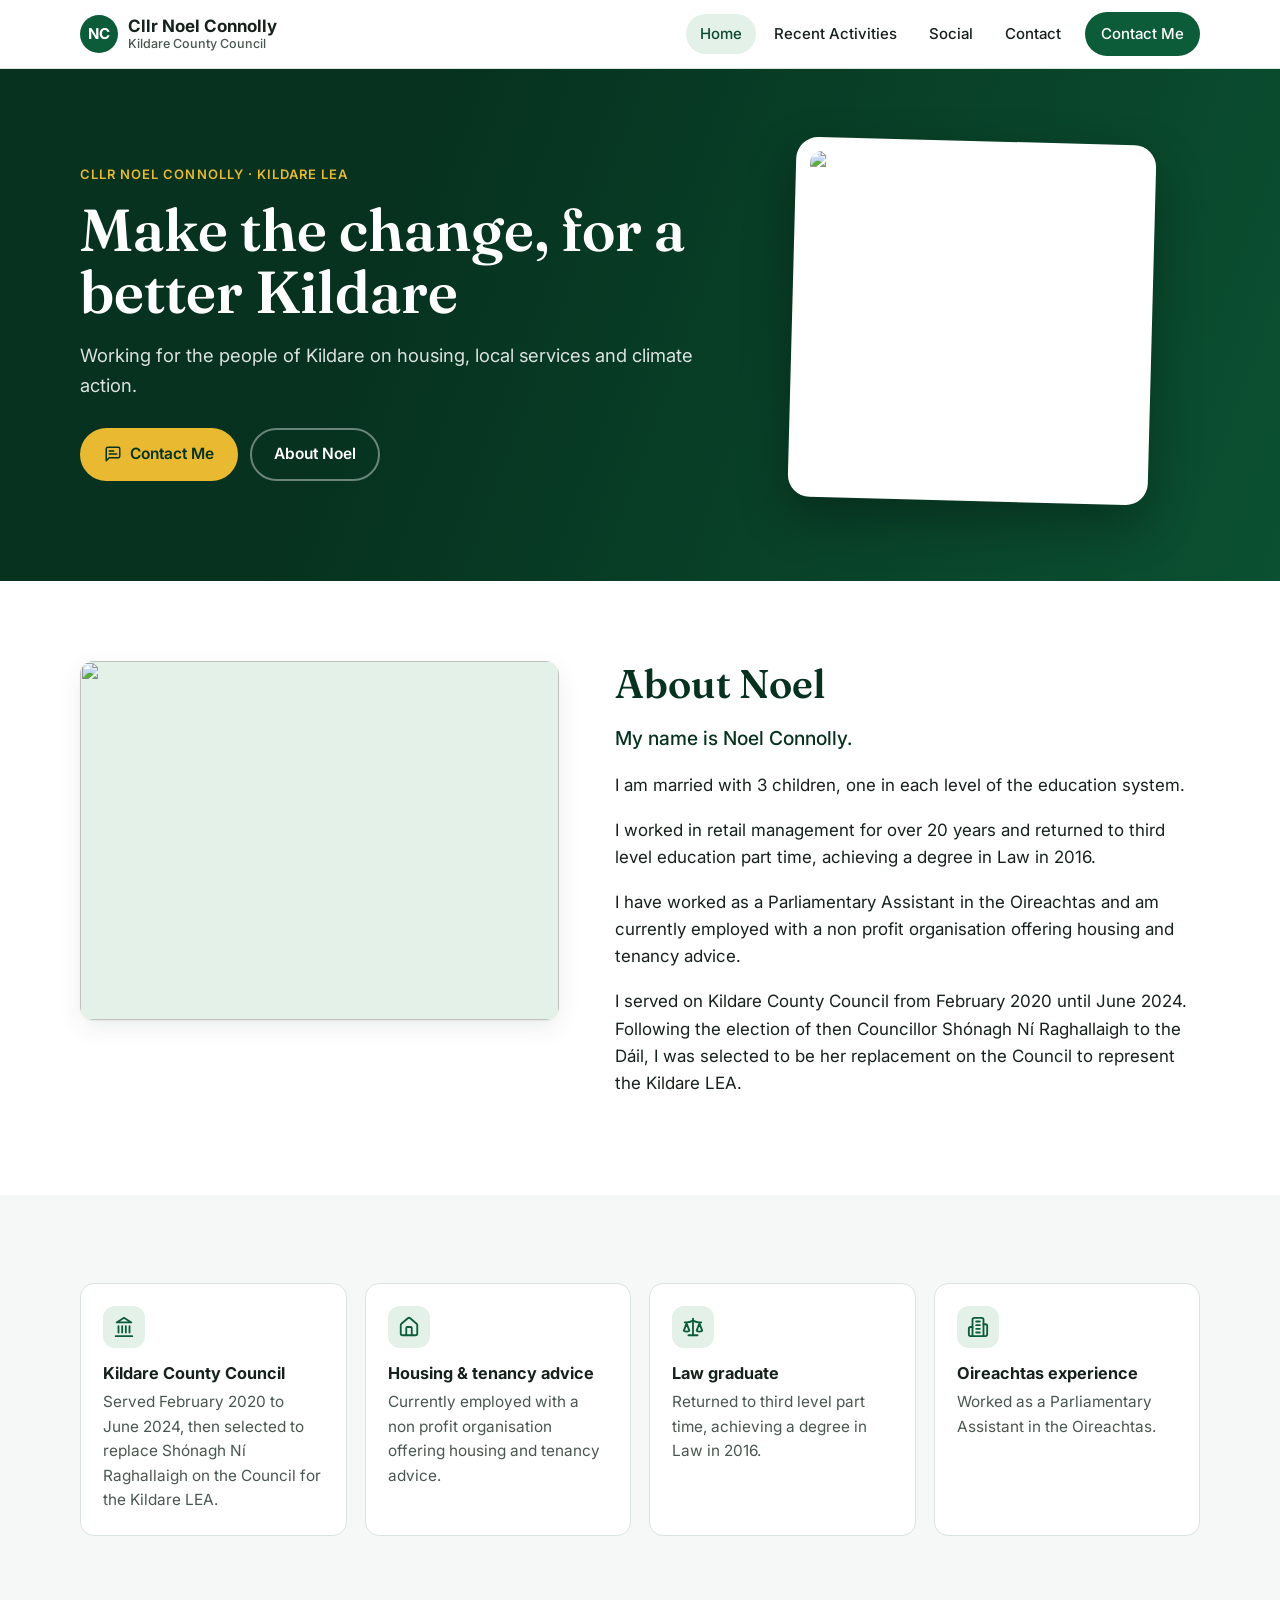
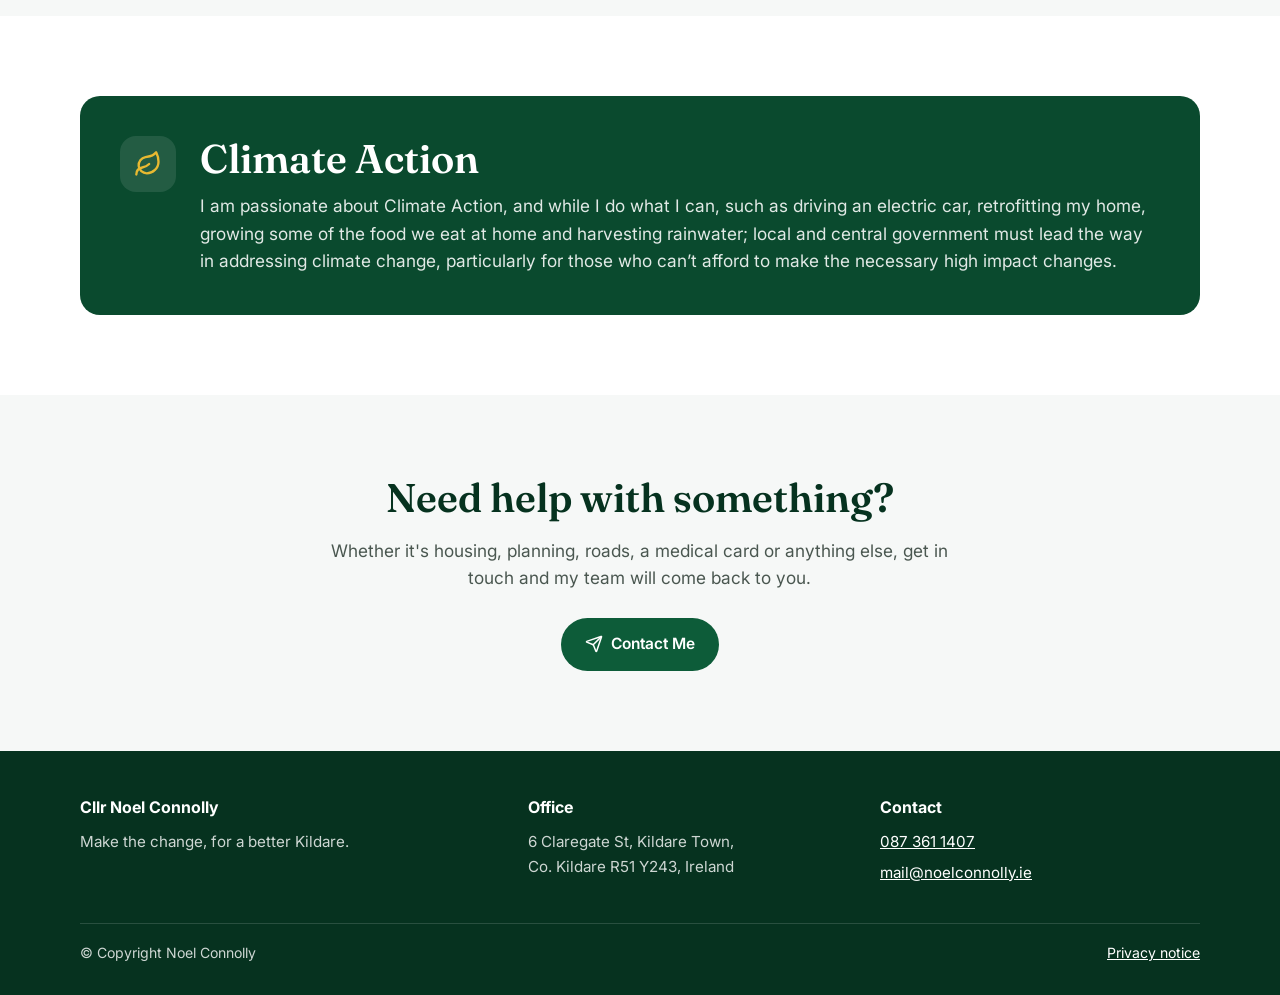
==== index.html @ 4386f2f5 "Rebuild noelconnolly.ie as a modern static site with a new contact form Same text and photos as the " ====
<!doctype html>
<html lang="en-IE">
<head>
  <meta charset="utf-8">
  <meta name="viewport" content="width=device-width, initial-scale=1">
  <title>Cllr Noel Connolly | Make the change, for a better Kildare</title>
  <meta name="description" content="Cllr Noel Connolly, Kildare County Council, Kildare LEA. Make the change, for a better Kildare.">
  <meta property="og:title" content="Cllr Noel Connolly">
  <meta property="og:description" content="Make the change, for a better Kildare.">
  <meta property="og:type" content="website">
  <link rel="icon" href="assets/img/favicon.svg" type="image/svg+xml">
  <link rel="preconnect" href="https://fonts.googleapis.com">
  <link rel="preconnect" href="https://fonts.gstatic.com" crossorigin>
  <link href="https://fonts.googleapis.com/css2?family=Fraunces:opsz,wght@9..144,600&family=Inter:wght@400;500;600;700&display=swap" rel="stylesheet">
  <link rel="stylesheet" href="assets/css/style.css">
</head>
<body>
  <a class="skip" href="#main">Skip to content</a>

  <header class="site-header">
    <div class="wrap">
      <a class="brand" href="index.html" aria-label="Cllr Noel Connolly, home">
        <span class="brand-mark" aria-hidden="true">NC</span>
        <span class="brand-text">Cllr Noel Connolly<small>Kildare County Council</small></span>
      </a>
      <button class="menu-toggle" type="button" aria-expanded="false" aria-controls="site-nav" aria-label="Menu"><i data-lucide="menu"></i></button>
      <nav class="nav" id="site-nav" aria-label="Main">
        <a href="index.html" aria-current="page">Home</a>
        <a href="activities.html">Recent Activities</a>
        <a href="social.html">Social</a>
        <a href="contact.html">Contact</a>
        <a class="btn btn-primary btn-sm" href="contact.html#form">Contact Me</a>
      </nav>
    </div>
  </header>

  <main id="main">
    <section class="hero">
      <div class="hero-bg" style="background-image:url('https://assets.yolacdn.net/template_assets/maddux/resources/maddux_img_23.jpg?timestamp=1517838856028')" aria-hidden="true"></div>
      <div class="wrap">
        <div>
          <span class="eyebrow">Cllr Noel Connolly · Kildare LEA</span>
          <h1>Make the change, for a better Kildare</h1>
          <p class="lead">Working for the people of Kildare on housing, local services and climate action.</p>
          <div class="hero-actions">
            <a class="btn btn-gold" href="contact.html#form"><i data-lucide="message-square-text"></i>Contact Me</a>
            <a class="btn btn-ghost" href="#about">About Noel</a>
          </div>
        </div>
        <figure class="portrait" style="margin:0">
          <img src="assets/img/noel-connolly.png"
               onerror="this.onerror=null;this.src='https://noelconnolly.ie/resources/Noel%20Connolly2.png'"
               alt="Noel Connolly" width="560" height="560">
        </figure>
      </div>
    </section>

    <section class="section" id="about">
      <div class="wrap about">
        <div class="about-photo">
          <img src="assets/img/kildare.jpg"
               onerror="this.onerror=null;this.src='https://assets.yolacdn.net/template_assets/maddux/resources/maddux_img_23.jpg?timestamp=1517838856028'"
               alt="" loading="lazy">
        </div>
        <div class="about-text">
          <h2>About Noel</h2>
          <p>My name is Noel Connolly.</p>
          <p>I am married with 3 children, one in each level of the education system.</p>
          <p>I worked in retail management for over 20 years and returned to third level education part time, achieving a degree in Law in 2016.</p>
          <p>I have worked as a Parliamentary Assistant in the Oireachtas and am currently employed with a non profit organisation offering housing and tenancy advice.</p>
          <p>I served on Kildare County Council from February 2020 until June 2024. Following the election of then Councillor Shónagh Ní Raghallaigh to the Dáil, I was selected to be her replacement on the Council to represent the Kildare LEA.</p>
        </div>
      </div>
    </section>

    <section class="section section-soft">
      <div class="wrap">
        <div class="facts">
          <div class="fact">
            <div class="icon"><i data-lucide="landmark"></i></div>
            <h3>Kildare County Council</h3>
            <p>Served February 2020 to June 2024, then selected to replace Shónagh Ní Raghallaigh on the Council for the Kildare LEA.</p>
          </div>
          <div class="fact">
            <div class="icon"><i data-lucide="house"></i></div>
            <h3>Housing &amp; tenancy advice</h3>
            <p>Currently employed with a non profit organisation offering housing and tenancy advice.</p>
          </div>
          <div class="fact">
            <div class="icon"><i data-lucide="scale"></i></div>
            <h3>Law graduate</h3>
            <p>Returned to third level part time, achieving a degree in Law in 2016.</p>
          </div>
          <div class="fact">
            <div class="icon"><i data-lucide="building-2"></i></div>
            <h3>Oireachtas experience</h3>
            <p>Worked as a Parliamentary Assistant in the Oireachtas.</p>
          </div>
        </div>
      </div>
    </section>

    <section class="section">
      <div class="wrap">
        <div class="climate">
          <div class="icon"><i data-lucide="leaf"></i></div>
          <div>
            <h2>Climate Action</h2>
            <p>I am passionate about Climate Action, and while I do what I can, such as driving an electric car, retrofitting my home, growing some of the food we eat at home and harvesting rainwater; local and central government must lead the way in addressing climate change, particularly for those who can’t afford to make the necessary high impact changes.</p>
          </div>
        </div>
      </div>
    </section>

    <section class="section section-soft cta-band">
      <div class="wrap">
        <h2>Need help with something?</h2>
        <p>Whether it's housing, planning, roads, a medical card or anything else, get in touch and my team will come back to you.</p>
        <a class="btn btn-primary" href="contact.html#form"><i data-lucide="send"></i>Contact Me</a>
      </div>
    </section>
  </main>

  <footer class="site-footer">
    <div class="wrap">
      <div class="footer-grid">
        <div>
          <h3>Cllr Noel Connolly</h3>
          <p>Make the change, for a better Kildare.</p>
        </div>
        <div>
          <h3>Office</h3>
          <p>6 Claregate St, Kildare Town,<br>Co. Kildare R51 Y243, Ireland</p>
        </div>
        <div>
          <h3>Contact</h3>
          <p><a href="tel:+353873611407">087 361 1407</a></p>
          <p><a href="mailto:mail@noelconnolly.ie">mail@noelconnolly.ie</a></p>
        </div>
      </div>
      <div class="footer-bottom">
        <span>© Copyright Noel Connolly</span>
        <a href="privacy.html">Privacy notice</a>
      </div>
    </div>
  </footer>

  <script src="assets/js/icons.js"></script>
  <script src="assets/js/site.js"></script>
</body>
</html>
---- assets/css/style.css ----
/* Cllr Noel Connolly — site styles. Plain CSS, no build step. */

:root {
  --green-900: #06321f;
  --green-800: #0a4a2e;
  --green-700: #0d5c39;
  --green-600: #137247;
  --green-100: #e3f1e9;
  --green-50: #f2f8f4;
  --gold: #e8b931;
  --ink: #17211c;
  --ink-soft: #4a5750;
  --line: #dbe3de;
  --bg: #ffffff;
  --bg-soft: #f6f8f7;
  --danger: #b42318;
  --radius: 14px;
  --radius-sm: 10px;
  --shadow: 0 1px 2px rgba(6, 50, 31, .06), 0 8px 24px rgba(6, 50, 31, .08);
  --font: "Inter", system-ui, -apple-system, "Segoe UI", Roboto, sans-serif;
  --font-display: "Fraunces", Georgia, "Times New Roman", serif;
  --wrap: 1120px;
}

*, *::before, *::after { box-sizing: border-box; }
html { scroll-behavior: smooth; }
body {
  margin: 0;
  font-family: var(--font);
  color: var(--ink);
  background: var(--bg);
  line-height: 1.6;
  -webkit-font-smoothing: antialiased;
}
img { max-width: 100%; display: block; }
a { color: var(--green-700); }
a:hover { color: var(--green-900); }
:focus-visible { outline: 3px solid var(--gold); outline-offset: 2px; border-radius: 4px; }

.wrap { width: min(var(--wrap), 100% - 32px); margin-inline: auto; }
.skip { position: absolute; left: -999px; top: 8px; background: #fff; padding: 8px 12px; z-index: 100; }
.skip:focus { left: 8px; }
.visually-hidden { position: absolute !important; width: 1px; height: 1px; overflow: hidden; clip: rect(0 0 0 0); white-space: nowrap; }

/* Header */
.site-header {
  position: sticky; top: 0; z-index: 50;
  background: rgba(255, 255, 255, .92);
  backdrop-filter: saturate(160%) blur(10px);
  border-bottom: 1px solid var(--line);
}
.site-header .wrap { display: flex; align-items: center; justify-content: space-between; gap: 16px; min-height: 68px; }
.brand { display: flex; align-items: center; gap: 10px; text-decoration: none; color: var(--ink); }
.brand-mark {
  width: 38px; height: 38px; border-radius: 50%;
  display: grid; place-items: center;
  background: var(--green-700); color: #fff; font-weight: 700; font-size: 15px; letter-spacing: .5px;
}
.brand-text { font-weight: 700; font-size: 17px; line-height: 1.15; }
.brand-text small { display: block; font-weight: 500; font-size: 12.5px; color: var(--ink-soft); }
.nav { display: flex; align-items: center; gap: 4px; }
.nav a {
  text-decoration: none; color: var(--ink); font-weight: 500; font-size: 15px;
  padding: 8px 14px; border-radius: 999px;
}
.nav a:hover { background: var(--green-50); color: var(--green-800); }
.nav a[aria-current="page"] { color: var(--green-800); background: var(--green-100); }
.nav .btn { margin-left: 6px; }
.nav a.btn-primary, .nav a.btn-primary:hover { color: #fff; background: var(--green-700); }
.nav a.btn-primary:hover { background: var(--green-800); }
.menu-toggle { display: none; font: inherit; background: none; border: 1.5px solid var(--line); border-radius: 10px; padding: 7px 10px; cursor: pointer; color: var(--ink); }
.menu-toggle svg { width: 22px; height: 22px; display: block; }

/* Buttons */
.btn {
  display: inline-flex; align-items: center; justify-content: center; gap: 8px;
  font: inherit; font-weight: 600; font-size: 15.5px;
  padding: 12px 22px; border-radius: 999px; border: 2px solid transparent;
  text-decoration: none; cursor: pointer; transition: transform .12s ease, background .15s ease, box-shadow .15s ease;
}
.btn:active { transform: translateY(1px); }
.btn-primary { background: var(--green-700); color: #fff; }
.btn-primary:hover { background: var(--green-800); color: #fff; box-shadow: var(--shadow); }
.btn-gold { background: var(--gold); color: var(--green-900); }
.btn-gold:hover { background: #f2c94c; color: var(--green-900); box-shadow: var(--shadow); }
.btn-ghost { background: transparent; color: var(--green-800); border-color: var(--line); }
.btn-ghost:hover { border-color: var(--green-600); color: var(--green-900); }
.btn-sm { padding: 8px 16px; font-size: 14.5px; }
.btn[disabled] { opacity: .6; cursor: not-allowed; }
.btn svg { width: 18px; height: 18px; }

/* Hero */
.hero {
  position: relative; overflow: hidden; color: #fff;
  background: var(--green-900);
}
.hero-bg {
  position: absolute; inset: 0; background-size: cover; background-position: center;
  opacity: .28; filter: grayscale(.2);
}
.hero::after {
  content: ""; position: absolute; inset: 0;
  background: linear-gradient(110deg, rgba(6, 50, 31, .96) 30%, rgba(13, 92, 57, .72));
}
.hero .wrap {
  position: relative; z-index: 1;
  display: grid; grid-template-columns: 1.15fr .85fr; align-items: center; gap: 48px;
  padding-block: 72px 80px;
}
.eyebrow {
  display: inline-block; font-size: 13px; font-weight: 600; letter-spacing: .08em; text-transform: uppercase;
  color: var(--gold); margin-bottom: 14px;
}
.hero h1 {
  font-family: var(--font-display); font-weight: 600;
  font-size: clamp(2.3rem, 5vw, 3.7rem); line-height: 1.05; margin: 0 0 18px;
}
.hero p.lead { font-size: 1.15rem; color: rgba(255, 255, 255, .86); max-width: 34em; margin: 0 0 28px; }
.hero-actions { display: flex; flex-wrap: wrap; gap: 12px; }
.hero .btn-ghost { color: #fff; border-color: rgba(255, 255, 255, .4); }
.hero .btn-ghost:hover { border-color: #fff; color: #fff; background: rgba(255, 255, 255, .08); }
.portrait {
  justify-self: center; width: min(360px, 100%);
  background: #fff; border-radius: 22px; padding: 14px;
  box-shadow: 0 20px 50px rgba(0, 0, 0, .3);
  transform: rotate(1.5deg);
}
.portrait img { border-radius: 12px; width: 100%; height: auto; }

/* Sections */
.section { padding-block: 80px; }
.section-soft { background: var(--bg-soft); }
.section h2 {
  font-family: var(--font-display); font-weight: 600; font-size: clamp(1.8rem, 3.4vw, 2.5rem);
  line-height: 1.15; margin: 0 0 16px; color: var(--green-900);
}
.section-intro { color: var(--ink-soft); font-size: 1.08rem; max-width: 40em; margin: 0 0 40px; }

.about { display: grid; grid-template-columns: .9fr 1.1fr; gap: 56px; align-items: start; }
.about-photo { border-radius: var(--radius); overflow: hidden; box-shadow: var(--shadow); aspect-ratio: 4 / 3; background: var(--green-100); }
.about-photo img { width: 100%; height: 100%; object-fit: cover; }
.about-text p { margin: 0 0 18px; font-size: 1.06rem; }
.about-text p:first-of-type { font-size: 1.2rem; font-weight: 500; color: var(--green-900); }

.facts { display: grid; grid-template-columns: repeat(auto-fit, minmax(220px, 1fr)); gap: 18px; margin-top: 8px; }
.fact {
  background: #fff; border: 1px solid var(--line); border-radius: var(--radius); padding: 22px;
}
.fact .icon { width: 42px; height: 42px; border-radius: 12px; display: grid; place-items: center; background: var(--green-100); color: var(--green-700); margin-bottom: 12px; }
.fact .icon svg { width: 22px; height: 22px; }
.fact h3 { margin: 0 0 4px; font-size: 1.02rem; }
.fact p { margin: 0; color: var(--ink-soft); font-size: .96rem; }

.climate {
  display: grid; grid-template-columns: auto 1fr; gap: 24px; align-items: start;
  background: var(--green-800); color: #fff; border-radius: 20px; padding: 40px;
}
.climate .icon { width: 56px; height: 56px; border-radius: 16px; background: rgba(255, 255, 255, .1); display: grid; place-items: center; color: var(--gold); }
.climate .icon svg { width: 28px; height: 28px; }
.climate h2 { color: #fff; margin-bottom: 10px; }
.climate p { margin: 0; color: rgba(255, 255, 255, .88); font-size: 1.08rem; }

.cta-band { text-align: center; }
.cta-band p { color: var(--ink-soft); max-width: 36em; margin: 0 auto 26px; font-size: 1.08rem; }

/* Footer */
.site-footer { background: var(--green-900); color: rgba(255, 255, 255, .8); padding-block: 44px 30px; font-size: .95rem; }
.site-footer a { color: #fff; }
.footer-grid { display: grid; grid-template-columns: 1.3fr 1fr 1fr; gap: 32px; }
.site-footer h3 { color: #fff; font-size: 1rem; margin: 0 0 10px; }
.site-footer p { margin: 0 0 6px; }
.footer-bottom { border-top: 1px solid rgba(255, 255, 255, .14); margin-top: 32px; padding-top: 18px; font-size: .88rem; display: flex; flex-wrap: wrap; gap: 8px 20px; justify-content: space-between; }

/* Page header (inner pages) */
.page-head { background: var(--green-900); color: #fff; padding-block: 56px 60px; }
.page-head h1 { font-family: var(--font-display); font-weight: 600; font-size: clamp(2rem, 4.4vw, 3rem); margin: 0 0 10px; }
.page-head p { margin: 0; color: rgba(255, 255, 255, .85); font-size: 1.12rem; }

/* Contact page */
.contact-cards { display: grid; grid-template-columns: repeat(3, 1fr); gap: 18px; margin-top: -36px; position: relative; z-index: 2; }
.contact-card {
  background: #fff; border-radius: var(--radius); padding: 22px; box-shadow: var(--shadow);
  display: flex; gap: 14px; align-items: flex-start; text-decoration: none; color: var(--ink);
}
.contact-card .icon { flex: none; width: 44px; height: 44px; border-radius: 12px; display: grid; place-items: center; background: var(--green-100); color: var(--green-700); }
.contact-card .icon svg { width: 22px; height: 22px; }
.contact-card strong { display: block; font-size: .85rem; text-transform: uppercase; letter-spacing: .06em; color: var(--ink-soft); font-weight: 600; }
.contact-card span { font-weight: 600; font-size: 1.02rem; word-break: break-word; }
a.contact-card:hover { color: var(--green-900); outline: 2px solid var(--green-100); }

.form-shell {
  background: #fff; border: 1px solid var(--line); border-radius: 20px; box-shadow: var(--shadow);
  padding: clamp(20px, 4vw, 40px);
}
.steps { display: flex; gap: 8px; margin: 0 0 28px; padding: 0; list-style: none; flex-wrap: wrap; }
.steps li {
  display: flex; align-items: center; gap: 8px; font-size: .92rem; font-weight: 600; color: var(--ink-soft);
  padding: 6px 14px 6px 6px; border-radius: 999px; background: var(--bg-soft);
}
.steps li span { width: 26px; height: 26px; border-radius: 50%; display: grid; place-items: center; background: #fff; border: 1px solid var(--line); font-size: .85rem; }
.steps li.active { background: var(--green-100); color: var(--green-900); }
.steps li.active span { background: var(--green-700); border-color: var(--green-700); color: #fff; }
.steps li.done span { background: var(--green-600); border-color: var(--green-600); color: #fff; }

.form-step h2 { font-family: var(--font-display); font-size: 1.6rem; margin: 0 0 6px; color: var(--green-900); font-weight: 600; }
.form-step > p { margin: 0 0 22px; color: var(--ink-soft); }

/* Search */
.search { position: relative; margin-bottom: 18px; }
.search-input {
  width: 100%; font: inherit; font-size: 1.05rem; padding: 15px 16px 15px 50px;
  border: 2px solid var(--line); border-radius: 14px; background: #fff; color: var(--ink);
}
.search-input:focus { border-color: var(--green-600); outline: none; box-shadow: 0 0 0 4px var(--green-100); }
.search .search-icon { position: absolute; left: 16px; top: 50%; transform: translateY(-50%); color: var(--ink-soft); width: 22px; height: 22px; pointer-events: none; }
.suggestions {
  position: absolute; left: 0; right: 0; top: calc(100% + 6px); z-index: 20;
  background: #fff; border: 1px solid var(--line); border-radius: 14px; box-shadow: var(--shadow);
  margin: 0; padding: 6px; list-style: none; max-height: 340px; overflow-y: auto;
}
.suggestions[hidden] { display: none; }
.suggestions li {
  display: flex; justify-content: space-between; align-items: center; gap: 12px;
  padding: 10px 12px; border-radius: 10px; cursor: pointer;
}
.suggestions li[aria-selected="true"], .suggestions li:hover { background: var(--green-50); }
.suggestions li .label { font-weight: 500; }
.suggestions li .tag { font-size: .8rem; color: var(--green-800); background: var(--green-100); padding: 2px 9px; border-radius: 999px; white-space: nowrap; }
.suggestions .hint { font-size: .82rem; color: var(--ink-soft); padding: 8px 12px 4px; cursor: default; }
.suggestions .hint:hover { background: none; }

.match-note {
  display: flex; gap: 10px; align-items: flex-start; background: #fff8e1; border: 1px solid #f3dd8c;
  border-radius: 12px; padding: 12px 14px; margin-bottom: 18px; font-size: .96rem;
}
.match-note[hidden] { display: none; }
.match-note svg { flex: none; width: 20px; height: 20px; color: #a87b00; margin-top: 2px; }
.match-note button { font: inherit; background: none; border: 0; color: var(--green-700); text-decoration: underline; cursor: pointer; padding: 0; }

.popular { display: flex; flex-wrap: wrap; gap: 8px; margin: 0 0 24px; align-items: center; }
.popular > span { font-size: .9rem; color: var(--ink-soft); margin-right: 4px; }
.chip {
  font: inherit; font-size: .9rem; padding: 6px 13px; border-radius: 999px; cursor: pointer;
  border: 1px solid var(--line); background: #fff; color: var(--ink);
}
.chip:hover { border-color: var(--green-600); background: var(--green-50); }

.cat-grid { display: grid; grid-template-columns: repeat(auto-fill, minmax(190px, 1fr)); gap: 12px; }
.cat {
  position: relative; display: flex; align-items: center; gap: 12px; text-align: left;
  font: inherit; padding: 14px; border-radius: 14px; cursor: pointer;
  border: 2px solid var(--line); background: #fff; color: var(--ink);
  transition: border-color .12s ease, background .12s ease, transform .12s ease;
}
.cat:hover { border-color: var(--green-600); transform: translateY(-1px); }
.cat .icon { flex: none; width: 40px; height: 40px; border-radius: 11px; display: grid; place-items: center; background: var(--green-50); color: var(--green-700); }
.cat .icon svg { width: 21px; height: 21px; }
.cat .name { font-weight: 600; font-size: .97rem; line-height: 1.25; }
.cat[aria-pressed="true"] { border-color: var(--green-700); background: var(--green-50); }
.cat[aria-pressed="true"] .icon { background: var(--green-700); color: #fff; }
.cat[aria-pressed="true"]::after {
  content: "✓"; position: absolute; top: 8px; right: 10px; font-size: .85rem; font-weight: 700; color: var(--green-700);
}
.cat.highlight { border-color: var(--gold); box-shadow: 0 0 0 4px rgba(232, 185, 49, .25); }

.selected-banner {
  display: flex; align-items: center; justify-content: space-between; gap: 12px; flex-wrap: wrap;
  background: var(--green-50); border: 1px solid var(--green-100); border-radius: 12px;
  padding: 12px 16px; margin-bottom: 24px;
}
.selected-banner strong { color: var(--green-900); }

/* Fields */
.grid-2 { display: grid; grid-template-columns: 1fr 1fr; gap: 18px; }
.field { display: flex; flex-direction: column; gap: 6px; margin-bottom: 18px; }
.field label, .field legend { font-weight: 600; font-size: .95rem; }
.field .opt { font-weight: 400; color: var(--ink-soft); font-size: .88rem; }
.field input, .field select, .field textarea {
  font: inherit; font-size: 1rem; padding: 12px 14px; border-radius: var(--radius-sm);
  border: 1.5px solid var(--line); background: #fff; color: var(--ink); width: 100%;
}
.field textarea { min-height: 150px; resize: vertical; }
.field input:focus, .field select:focus, .field textarea:focus { outline: none; border-color: var(--green-600); box-shadow: 0 0 0 4px var(--green-100); }
.field .help { font-size: .86rem; color: var(--ink-soft); }
.field .err { font-size: .86rem; color: var(--danger); font-weight: 500; }
.field .err:empty { display: none; }
.field.invalid input, .field.invalid select, .field.invalid textarea { border-color: var(--danger); }
fieldset.field { border: 0; padding: 0; margin: 0 0 18px; }
.segmented { display: flex; flex-wrap: wrap; gap: 8px; }
.segmented label {
  display: inline-flex; align-items: center; gap: 8px; cursor: pointer;
  padding: 10px 16px; border-radius: 999px; border: 1.5px solid var(--line); font-weight: 500;
}
.segmented input { accent-color: var(--green-700); margin: 0; }
.segmented label:has(input:checked) { border-color: var(--green-700); background: var(--green-50); color: var(--green-900); }
.check { display: flex; gap: 10px; align-items: flex-start; font-size: .95rem; }
.check input { margin-top: 4px; width: 18px; height: 18px; accent-color: var(--green-700); flex: none; }
.counter { align-self: flex-end; font-size: .82rem; color: var(--ink-soft); }
.hp { position: absolute; left: -5000px; width: 1px; height: 1px; overflow: hidden; }

.form-actions { display: flex; justify-content: space-between; gap: 12px; flex-wrap: wrap; margin-top: 10px; }
.form-error { background: #fef3f2; border: 1px solid #fecdca; color: var(--danger); border-radius: 12px; padding: 12px 14px; margin-bottom: 16px; }
.form-error[hidden] { display: none; }

.review { border: 1px solid var(--line); border-radius: 14px; overflow: hidden; margin-bottom: 20px; }
.review dl { margin: 0; display: grid; grid-template-columns: 180px 1fr; }
.review dt, .review dd { margin: 0; padding: 10px 14px; border-bottom: 1px solid var(--line); }
.review dt { background: var(--bg-soft); font-weight: 600; font-size: .92rem; color: var(--ink-soft); }
.review dd { white-space: pre-wrap; word-break: break-word; }
.review dl > :nth-last-child(-n+2) { border-bottom: 0; }

.success { text-align: center; padding: 30px 10px; }
.success .big-icon { width: 72px; height: 72px; margin: 0 auto 16px; border-radius: 50%; background: var(--green-100); color: var(--green-700); display: grid; place-items: center; }
.success .big-icon svg { width: 36px; height: 36px; }
.success h2 { margin-bottom: 8px; }
.success .ref { display: inline-block; font-family: ui-monospace, SFMono-Regular, Menlo, monospace; background: var(--bg-soft); border: 1px dashed var(--line); padding: 6px 12px; border-radius: 8px; margin: 6px 0 14px; }
.preview-mail { text-align: left; margin-top: 24px; border: 1px dashed var(--gold); border-radius: 14px; padding: 16px; background: #fffdf5; }
.preview-mail h3 { margin: 0 0 6px; font-size: 1rem; }
.preview-mail pre { white-space: pre-wrap; word-break: break-word; font-size: .85rem; margin: 0; background: #fff; border: 1px solid var(--line); border-radius: 10px; padding: 12px; }

.side-info { display: grid; grid-template-columns: 1fr 1fr; gap: 24px; margin-top: 56px; align-items: start; }
.map { border: 0; width: 100%; height: 320px; border-radius: var(--radius); box-shadow: var(--shadow); background: var(--green-50); }
.pc-card { display: grid; grid-template-columns: 140px 1fr; gap: 18px; align-items: center; background: #fff; border: 1px solid var(--line); border-radius: var(--radius); padding: 18px; }
.pc-card img { border-radius: 10px; width: 100%; height: auto; }
.pc-card h3 { margin: 0 0 6px; }
.pc-card p { margin: 0; color: var(--ink-soft); font-size: .96rem; }

.prose { max-width: 46em; }
.prose h2 { font-size: 1.5rem; margin-top: 36px; }

/* Responsive */
@media (max-width: 900px) {
  .hero .wrap { grid-template-columns: 1fr; padding-block: 48px 56px; gap: 36px; }
  .portrait { width: min(280px, 80%); }
  .about { grid-template-columns: 1fr; gap: 32px; }
  .contact-cards { grid-template-columns: 1fr; }
  .side-info { grid-template-columns: 1fr; }
  .footer-grid { grid-template-columns: 1fr; gap: 20px; }
}
@media (max-width: 760px) {
  .section { padding-block: 56px; }
  .brand-text small { display: none; }
  .menu-toggle { display: block; }
  .nav {
    display: none; position: absolute; top: 100%; left: 0; right: 0;
    flex-direction: column; align-items: stretch; gap: 2px;
    background: #fff; border-bottom: 1px solid var(--line); padding: 10px 16px 16px; box-shadow: var(--shadow);
  }
  .nav.open { display: flex; }
  .nav a { padding: 12px 14px; border-radius: 10px; }
  .nav .btn { margin: 6px 0 0; }
  .grid-2 { grid-template-columns: 1fr; gap: 0; }
  .climate { grid-template-columns: 1fr; padding: 28px; }
  .review dl { grid-template-columns: 1fr; }
  .review dt { border-bottom: 0; padding-bottom: 2px; }
  .pc-card { grid-template-columns: 96px 1fr; }
  .cat-grid { grid-template-columns: 1fr 1fr; }
  .cat { flex-direction: column; align-items: flex-start; gap: 8px; }
}
@media (prefers-reduced-motion: reduce) {
  * { transition: none !important; scroll-behavior: auto !important; }
}

/* Placeholder pages */
.placeholder-note { display: flex; gap: 12px; align-items: flex-start; background: #fff8e1; border: 1px solid #f3dd8c; border-radius: 12px; padding: 14px 16px; margin-bottom: 32px; }
.placeholder-note svg { flex: none; width: 20px; height: 20px; color: #a87b00; margin-top: 2px; }
.activity-list { display: grid; grid-template-columns: repeat(auto-fill, minmax(300px, 1fr)); gap: 22px; }
.activity { background: #fff; border: 1px solid var(--line); border-radius: var(--radius); overflow: hidden; display: flex; flex-direction: column; }
.activity .thumb { aspect-ratio: 16 / 9; background: linear-gradient(135deg, var(--green-100), var(--green-50)); display: grid; place-items: center; color: var(--green-600); }
.activity .thumb svg { width: 40px; height: 40px; opacity: .7; }
.activity .thumb img { width: 100%; height: 100%; object-fit: cover; }
.activity .body { padding: 18px 20px 22px; }
.activity time { font-size: .85rem; color: var(--ink-soft); font-weight: 500; }
.activity h3 { margin: 4px 0 8px; font-size: 1.12rem; }
.activity p { margin: 0; color: var(--ink-soft); }
.tag-pill { display: inline-block; font-size: .78rem; font-weight: 600; background: var(--green-100); color: var(--green-800); padding: 2px 10px; border-radius: 999px; margin-bottom: 8px; }
.social-grid { display: grid; grid-template-columns: repeat(auto-fill, minmax(240px, 1fr)); gap: 18px; }
.social-card { display: flex; align-items: center; gap: 14px; padding: 20px; border-radius: var(--radius); border: 1px solid var(--line); background: #fff; text-decoration: none; color: var(--ink); transition: border-color .12s ease, transform .12s ease; }
.social-card:hover { border-color: var(--green-600); transform: translateY(-1px); color: var(--ink); }
.social-card .icon { flex: none; width: 48px; height: 48px; border-radius: 14px; display: grid; place-items: center; color: #fff; background: var(--green-700); }
.social-card .icon svg { width: 24px; height: 24px; }
.social-card strong { display: block; font-size: 1.05rem; }
.social-card span { color: var(--ink-soft); font-size: .92rem; }
.social-card.todo { border-style: dashed; }
.feed-embed { margin-top: 40px; border: 2px dashed var(--line); border-radius: var(--radius); padding: 40px 20px; text-align: center; color: var(--ink-soft); }
#form, #success, #about { scroll-margin-top: 84px; }
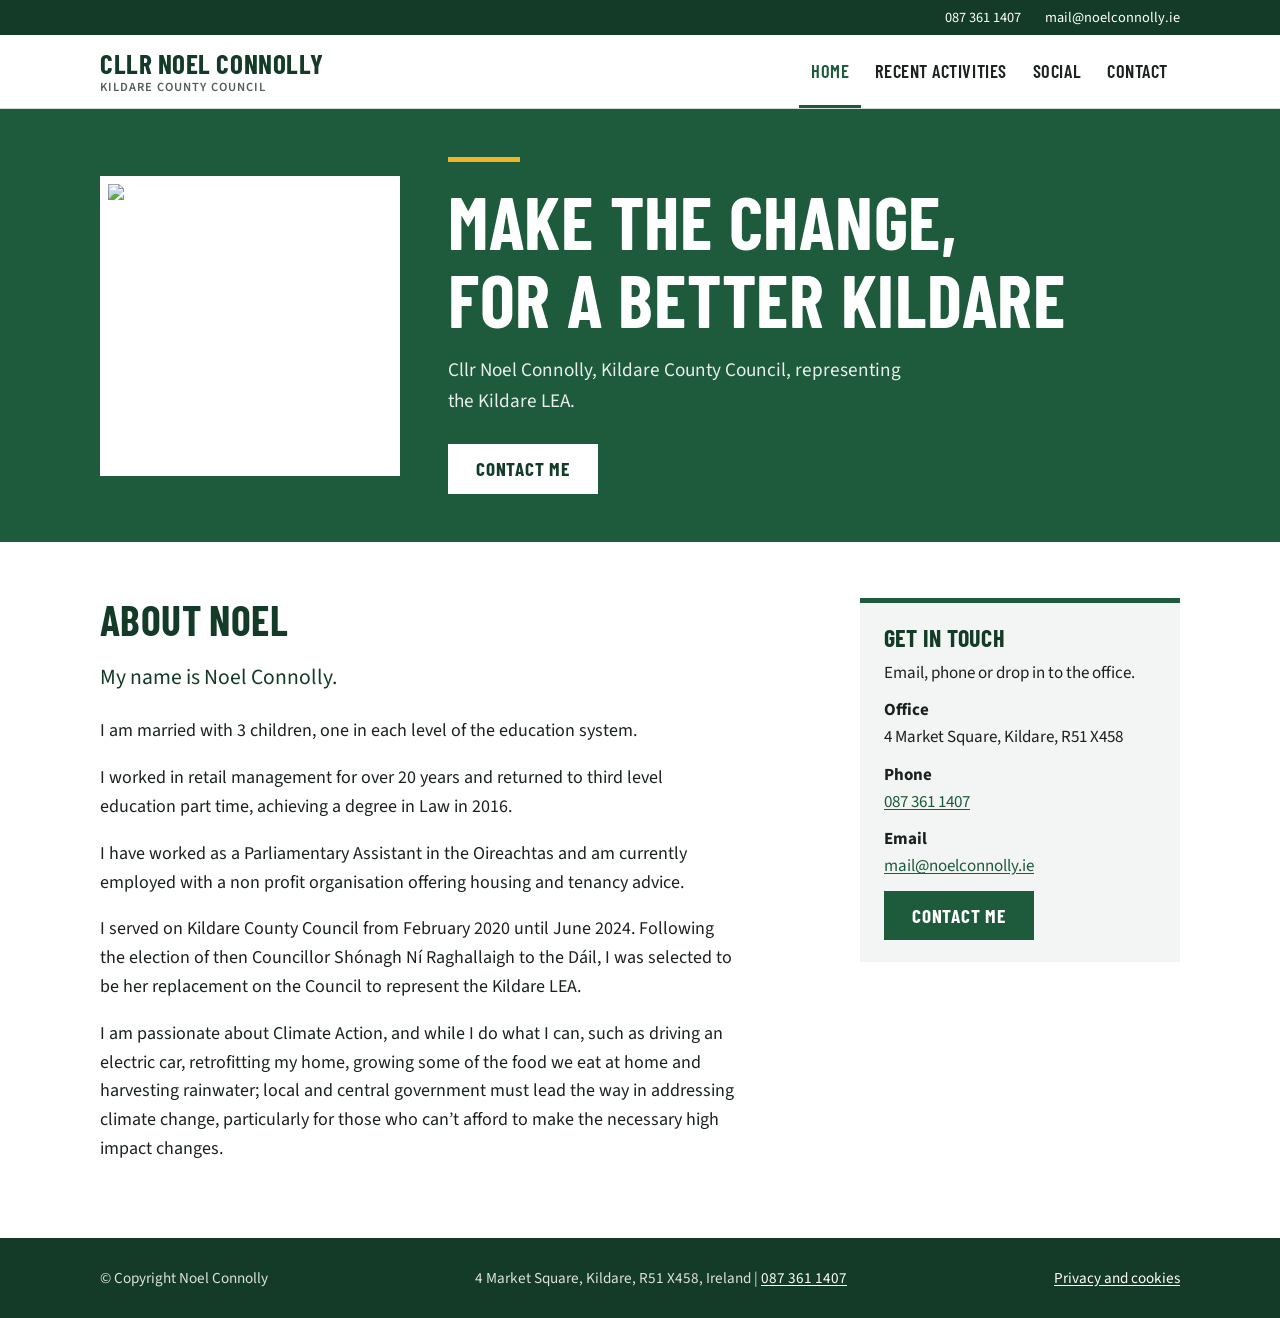
==== commit 933cce6e: "Plainer civic redesign, new office address, cookie-free site and retention - Restyle every page arou" ====
--- a/index.html
+++ b/index.html
@@ -4,148 +4,88 @@
   <meta charset="utf-8">
   <meta name="viewport" content="width=device-width, initial-scale=1">
   <title>Cllr Noel Connolly | Make the change, for a better Kildare</title>
-  <meta name="description" content="Cllr Noel Connolly, Kildare County Council, Kildare LEA. Make the change, for a better Kildare.">
-  <meta property="og:title" content="Cllr Noel Connolly">
-  <meta property="og:description" content="Make the change, for a better Kildare.">
-  <meta property="og:type" content="website">
+  <meta name="description" content="Cllr Noel Connolly, Kildare County Council. Make the change, for a better Kildare.">
   <link rel="icon" href="assets/img/favicon.svg" type="image/svg+xml">
-  <link rel="preconnect" href="https://fonts.googleapis.com">
-  <link rel="preconnect" href="https://fonts.gstatic.com" crossorigin>
-  <link href="https://fonts.googleapis.com/css2?family=Fraunces:opsz,wght@9..144,600&family=Inter:wght@400;500;600;700&display=swap" rel="stylesheet">
+  <link rel="preload" href="assets/fonts/barlow-condensed-700.woff2" as="font" type="font/woff2" crossorigin>
   <link rel="stylesheet" href="assets/css/style.css">
 </head>
 <body>
   <a class="skip" href="#main">Skip to content</a>
 
+  <div class="strip">
+    <div class="wrap">
+      <a href="tel:+353873611407">087 361 1407</a>
+      <a href="mailto:mail@noelconnolly.ie">mail@noelconnolly.ie</a>
+    </div>
+  </div>
+
   <header class="site-header">
     <div class="wrap">
-      <a class="brand" href="index.html" aria-label="Cllr Noel Connolly, home">
-        <span class="brand-mark" aria-hidden="true">NC</span>
-        <span class="brand-text">Cllr Noel Connolly<small>Kildare County Council</small></span>
-      </a>
-      <button class="menu-toggle" type="button" aria-expanded="false" aria-controls="site-nav" aria-label="Menu"><i data-lucide="menu"></i></button>
+      <a class="brand" href="index.html">Cllr Noel Connolly<small>Kildare County Council</small></a>
+      <button class="menu-toggle" type="button" aria-expanded="false" aria-controls="site-nav">Menu</button>
       <nav class="nav" id="site-nav" aria-label="Main">
         <a href="index.html" aria-current="page">Home</a>
         <a href="activities.html">Recent Activities</a>
         <a href="social.html">Social</a>
         <a href="contact.html">Contact</a>
-        <a class="btn btn-primary btn-sm" href="contact.html#form">Contact Me</a>
       </nav>
     </div>
   </header>
 
   <main id="main">
-    <section class="hero">
-      <div class="hero-bg" style="background-image:url('https://assets.yolacdn.net/template_assets/maddux/resources/maddux_img_23.jpg?timestamp=1517838856028')" aria-hidden="true"></div>
+    <section class="title-band">
       <div class="wrap">
-        <div>
-          <span class="eyebrow">Cllr Noel Connolly · Kildare LEA</span>
-          <h1>Make the change, for a better Kildare</h1>
-          <p class="lead">Working for the people of Kildare on housing, local services and climate action.</p>
-          <div class="hero-actions">
-            <a class="btn btn-gold" href="contact.html#form"><i data-lucide="message-square-text"></i>Contact Me</a>
-            <a class="btn btn-ghost" href="#about">About Noel</a>
-          </div>
-        </div>
-        <figure class="portrait" style="margin:0">
+        <div class="photo">
           <img src="assets/img/noel-connolly.png"
                onerror="this.onerror=null;this.src='https://noelconnolly.ie/resources/Noel%20Connolly2.png'"
                alt="Noel Connolly" width="560" height="560">
-        </figure>
+        </div>
+        <div>
+          <span class="rule" aria-hidden="true"></span>
+          <h1>Make the change, for a better Kildare</h1>
+          <p>Cllr Noel Connolly, Kildare County Council, representing the Kildare LEA.</p>
+          <a class="btn btn-light" href="contact.html#form">Contact Me</a>
+        </div>
       </div>
     </section>
 
-    <section class="section" id="about">
-      <div class="wrap about">
-        <div class="about-photo">
-          <img src="assets/img/kildare.jpg"
-               onerror="this.onerror=null;this.src='https://assets.yolacdn.net/template_assets/maddux/resources/maddux_img_23.jpg?timestamp=1517838856028'"
-               alt="" loading="lazy">
-        </div>
-        <div class="about-text">
+    <div class="banner">
+      <img src="assets/img/kildare.jpg"
+           onerror="if(this.dataset.tried){this.parentNode.hidden=true}else{this.dataset.tried=1;this.src='https://assets.yolacdn.net/template_assets/maddux/resources/maddux_img_23.jpg?timestamp=1517838856028'}"
+           alt="" width="1600" height="600">
+    </div>
+
+    <section class="section">
+      <div class="wrap split">
+        <div class="prose">
           <h2>About Noel</h2>
-          <p>My name is Noel Connolly.</p>
+          <p class="lede">My name is Noel Connolly.</p>
           <p>I am married with 3 children, one in each level of the education system.</p>
           <p>I worked in retail management for over 20 years and returned to third level education part time, achieving a degree in Law in 2016.</p>
           <p>I have worked as a Parliamentary Assistant in the Oireachtas and am currently employed with a non profit organisation offering housing and tenancy advice.</p>
           <p>I served on Kildare County Council from February 2020 until June 2024. Following the election of then Councillor Shónagh Ní Raghallaigh to the Dáil, I was selected to be her replacement on the Council to represent the Kildare LEA.</p>
+          <p>I am passionate about Climate Action, and while I do what I can, such as driving an electric car, retrofitting my home, growing some of the food we eat at home and harvesting rainwater; local and central government must lead the way in addressing climate change, particularly for those who can’t afford to make the necessary high impact changes.</p>
         </div>
-      </div>
-    </section>
-
-    <section class="section section-soft">
-      <div class="wrap">
-        <div class="facts">
-          <div class="fact">
-            <div class="icon"><i data-lucide="landmark"></i></div>
-            <h3>Kildare County Council</h3>
-            <p>Served February 2020 to June 2024, then selected to replace Shónagh Ní Raghallaigh on the Council for the Kildare LEA.</p>
-          </div>
-          <div class="fact">
-            <div class="icon"><i data-lucide="house"></i></div>
-            <h3>Housing &amp; tenancy advice</h3>
-            <p>Currently employed with a non profit organisation offering housing and tenancy advice.</p>
-          </div>
-          <div class="fact">
-            <div class="icon"><i data-lucide="scale"></i></div>
-            <h3>Law graduate</h3>
-            <p>Returned to third level part time, achieving a degree in Law in 2016.</p>
-          </div>
-          <div class="fact">
-            <div class="icon"><i data-lucide="building-2"></i></div>
-            <h3>Oireachtas experience</h3>
-            <p>Worked as a Parliamentary Assistant in the Oireachtas.</p>
-          </div>
-        </div>
-      </div>
-    </section>
-
-    <section class="section">
-      <div class="wrap">
-        <div class="climate">
-          <div class="icon"><i data-lucide="leaf"></i></div>
-          <div>
-            <h2>Climate Action</h2>
-            <p>I am passionate about Climate Action, and while I do what I can, such as driving an electric car, retrofitting my home, growing some of the food we eat at home and harvesting rainwater; local and central government must lead the way in addressing climate change, particularly for those who can’t afford to make the necessary high impact changes.</p>
-          </div>
-        </div>
-      </div>
-    </section>
-
-    <section class="section section-soft cta-band">
-      <div class="wrap">
-        <h2>Need help with something?</h2>
-        <p>Whether it's housing, planning, roads, a medical card or anything else, get in touch and my team will come back to you.</p>
-        <a class="btn btn-primary" href="contact.html#form"><i data-lucide="send"></i>Contact Me</a>
+        <aside class="aside-box">
+          <h3>Get in touch</h3>
+          <p>Email, phone or drop in to the office.</p>
+          <p><strong>Office</strong><br>4 Market Square, Kildare, R51 X458</p>
+          <p><strong>Phone</strong><br><a href="tel:+353873611407">087 361 1407</a></p>
+          <p><strong>Email</strong><br><a href="mailto:mail@noelconnolly.ie">mail@noelconnolly.ie</a></p>
+          <p><a class="btn" href="contact.html#form">Contact Me</a></p>
+        </aside>
       </div>
     </section>
   </main>
 
   <footer class="site-footer">
     <div class="wrap">
-      <div class="footer-grid">
-        <div>
-          <h3>Cllr Noel Connolly</h3>
-          <p>Make the change, for a better Kildare.</p>
-        </div>
-        <div>
-          <h3>Office</h3>
-          <p>6 Claregate St, Kildare Town,<br>Co. Kildare R51 Y243, Ireland</p>
-        </div>
-        <div>
-          <h3>Contact</h3>
-          <p><a href="tel:+353873611407">087 361 1407</a></p>
-          <p><a href="mailto:mail@noelconnolly.ie">mail@noelconnolly.ie</a></p>
-        </div>
-      </div>
-      <div class="footer-bottom">
-        <span>© Copyright Noel Connolly</span>
-        <a href="privacy.html">Privacy notice</a>
-      </div>
+      <p>© Copyright Noel Connolly</p>
+      <p>4 Market Square, Kildare, R51 X458, Ireland | <a href="tel:+353873611407">087 361 1407</a></p>
+      <p><a href="privacy.html">Privacy and cookies</a></p>
     </div>
   </footer>
 
-  <script src="assets/js/icons.js"></script>
   <script src="assets/js/site.js"></script>
 </body>
 </html>
--- a/assets/css/style.css
+++ b/assets/css/style.css
@@ -1,386 +1,262 @@
-/* Cllr Noel Connolly — site styles. Plain CSS, no build step. */
+/* Cllr Noel Connolly: site styles. Plain CSS, no build step.
+   Layout follows the original noelconnolly.ie: name and menu across the top,
+   a title band with the photo and slogan, a large picture, the biography,
+   a Contact Me link and a footer with the office address.
+   Colours live in the tokens below; change them here to retheme the site. */
+
+@font-face { font-family: "Barlow Condensed"; font-style: normal; font-weight: 600; font-display: swap; src: url("../fonts/barlow-condensed-600.woff2") format("woff2"); }
+@font-face { font-family: "Barlow Condensed"; font-style: normal; font-weight: 700; font-display: swap; src: url("../fonts/barlow-condensed-700.woff2") format("woff2"); }
+@font-face { font-family: "Source Sans 3"; font-style: normal; font-weight: 200 900; font-display: swap; src: url("../fonts/source-sans-3.woff2") format("woff2"); }
+@font-face { font-family: "Source Sans 3"; font-style: italic; font-weight: 200 900; font-display: swap; src: url("../fonts/source-sans-3-italic.woff2") format("woff2"); }
 
 :root {
-  --green-900: #06321f;
-  --green-800: #0a4a2e;
-  --green-700: #0d5c39;
-  --green-600: #137247;
-  --green-100: #e3f1e9;
-  --green-50: #f2f8f4;
-  --gold: #e8b931;
-  --ink: #17211c;
-  --ink-soft: #4a5750;
-  --line: #dbe3de;
-  --bg: #ffffff;
-  --bg-soft: #f6f8f7;
-  --danger: #b42318;
-  --radius: 14px;
-  --radius-sm: 10px;
-  --shadow: 0 1px 2px rgba(6, 50, 31, .06), 0 8px 24px rgba(6, 50, 31, .08);
-  --font: "Inter", system-ui, -apple-system, "Segoe UI", Roboto, sans-serif;
-  --font-display: "Fraunces", Georgia, "Times New Roman", serif;
-  --wrap: 1120px;
+  --brand: #1e5a3c;        /* main colour: header band, buttons, links */
+  --brand-dark: #133b28;   /* footer, hover */
+  --brand-tint: #e6efe9;   /* selected states, quiet panels */
+  --accent: #f0b429;       /* used sparingly: the rule under headings, focus ring */
+  --ink: #1b221e;
+  --muted: #545f58;
+  --line: #d3dbd6;
+  --paper: #ffffff;
+  --panel: #f2f5f3;
+  --danger: #a4161a;
+  --display: "Barlow Condensed", "Arial Narrow", "Helvetica Neue", Arial, sans-serif;
+  --body: "Source Sans 3", "Segoe UI", Roboto, Helvetica, Arial, sans-serif;
+  --wrap: 1080px;
+  --measure: 40rem;
 }
 
 *, *::before, *::after { box-sizing: border-box; }
-html { scroll-behavior: smooth; }
+html { -webkit-text-size-adjust: 100%; }
 body {
   margin: 0;
-  font-family: var(--font);
+  font-family: var(--body);
+  font-size: 1.0625rem;
+  line-height: 1.6;
   color: var(--ink);
-  background: var(--bg);
-  line-height: 1.6;
-  -webkit-font-smoothing: antialiased;
-}
-img { max-width: 100%; display: block; }
-a { color: var(--green-700); }
-a:hover { color: var(--green-900); }
-:focus-visible { outline: 3px solid var(--gold); outline-offset: 2px; border-radius: 4px; }
+  background: var(--paper);
+}
+img { max-width: 100%; height: auto; display: block; }
+a { color: var(--brand); text-underline-offset: 2px; }
+a:hover { color: var(--brand-dark); }
+:focus-visible { outline: 3px solid var(--accent); outline-offset: 2px; }
+h1, h2, h3 { font-family: var(--display); font-weight: 700; line-height: 1.05; letter-spacing: .01em; text-wrap: balance; margin: 0; }
+h1, h2 { text-transform: uppercase; }
+p { margin: 0 0 1em; }
 
 .wrap { width: min(var(--wrap), 100% - 32px); margin-inline: auto; }
-.skip { position: absolute; left: -999px; top: 8px; background: #fff; padding: 8px 12px; z-index: 100; }
+.skip { position: absolute; left: -999px; top: 8px; background: var(--paper); padding: 8px 12px; z-index: 100; }
 .skip:focus { left: 8px; }
 .visually-hidden { position: absolute !important; width: 1px; height: 1px; overflow: hidden; clip: rect(0 0 0 0); white-space: nowrap; }
 
-/* Header */
-.site-header {
-  position: sticky; top: 0; z-index: 50;
-  background: rgba(255, 255, 255, .92);
-  backdrop-filter: saturate(160%) blur(10px);
-  border-bottom: 1px solid var(--line);
-}
-.site-header .wrap { display: flex; align-items: center; justify-content: space-between; gap: 16px; min-height: 68px; }
-.brand { display: flex; align-items: center; gap: 10px; text-decoration: none; color: var(--ink); }
-.brand-mark {
-  width: 38px; height: 38px; border-radius: 50%;
-  display: grid; place-items: center;
-  background: var(--green-700); color: #fff; font-weight: 700; font-size: 15px; letter-spacing: .5px;
-}
-.brand-text { font-weight: 700; font-size: 17px; line-height: 1.15; }
-.brand-text small { display: block; font-weight: 500; font-size: 12.5px; color: var(--ink-soft); }
-.nav { display: flex; align-items: center; gap: 4px; }
+/* ---------- Top strip and header ---------- */
+.strip { background: var(--brand-dark); color: #fff; font-size: .9rem; }
+.strip .wrap { display: flex; flex-wrap: wrap; gap: 4px 24px; justify-content: flex-end; padding-block: 6px; }
+.strip a { color: #fff; text-decoration: none; }
+.strip a:hover { text-decoration: underline; color: #fff; }
+
+.site-header { background: var(--paper); border-bottom: 1px solid var(--line); }
+.site-header .wrap { display: flex; align-items: center; justify-content: space-between; gap: 16px; min-height: 72px; position: relative; }
+.brand { font-family: var(--display); font-weight: 700; font-size: 1.7rem; text-transform: uppercase; letter-spacing: .02em; color: var(--brand-dark); text-decoration: none; line-height: 1; }
+.brand small { display: block; font-family: var(--body); font-weight: 600; font-size: .78rem; letter-spacing: .08em; color: var(--muted); margin-top: 4px; }
+.nav { display: flex; gap: 2px; align-items: stretch; }
 .nav a {
-  text-decoration: none; color: var(--ink); font-weight: 500; font-size: 15px;
-  padding: 8px 14px; border-radius: 999px;
-}
-.nav a:hover { background: var(--green-50); color: var(--green-800); }
-.nav a[aria-current="page"] { color: var(--green-800); background: var(--green-100); }
-.nav .btn { margin-left: 6px; }
-.nav a.btn-primary, .nav a.btn-primary:hover { color: #fff; background: var(--green-700); }
-.nav a.btn-primary:hover { background: var(--green-800); }
-.menu-toggle { display: none; font: inherit; background: none; border: 1.5px solid var(--line); border-radius: 10px; padding: 7px 10px; cursor: pointer; color: var(--ink); }
-.menu-toggle svg { width: 22px; height: 22px; display: block; }
-
-/* Buttons */
+  font-family: var(--display); font-weight: 600; font-size: 1.15rem; text-transform: uppercase; letter-spacing: .03em;
+  color: var(--ink); text-decoration: none; padding: 22px 12px 19px; border-bottom: 3px solid transparent;
+}
+.nav a:hover { color: var(--brand); border-bottom-color: var(--line); }
+.nav a[aria-current="page"] { color: var(--brand); border-bottom-color: var(--brand); }
+.menu-toggle { display: none; font: 600 1rem var(--display); text-transform: uppercase; letter-spacing: .05em; background: none; border: 1px solid var(--line); color: var(--ink); padding: 8px 12px; cursor: pointer; }
+
+/* ---------- Buttons ---------- */
 .btn {
-  display: inline-flex; align-items: center; justify-content: center; gap: 8px;
-  font: inherit; font-weight: 600; font-size: 15.5px;
-  padding: 12px 22px; border-radius: 999px; border: 2px solid transparent;
-  text-decoration: none; cursor: pointer; transition: transform .12s ease, background .15s ease, box-shadow .15s ease;
-}
-.btn:active { transform: translateY(1px); }
-.btn-primary { background: var(--green-700); color: #fff; }
-.btn-primary:hover { background: var(--green-800); color: #fff; box-shadow: var(--shadow); }
-.btn-gold { background: var(--gold); color: var(--green-900); }
-.btn-gold:hover { background: #f2c94c; color: var(--green-900); box-shadow: var(--shadow); }
-.btn-ghost { background: transparent; color: var(--green-800); border-color: var(--line); }
-.btn-ghost:hover { border-color: var(--green-600); color: var(--green-900); }
-.btn-sm { padding: 8px 16px; font-size: 14.5px; }
+  display: inline-block; font-family: var(--display); font-weight: 700; font-size: 1.2rem; text-transform: uppercase; letter-spacing: .04em;
+  padding: 12px 26px; border: 2px solid var(--brand); background: var(--brand); color: #fff; text-decoration: none; cursor: pointer; line-height: 1.1;
+}
+.btn:hover { background: var(--brand-dark); border-color: var(--brand-dark); color: #fff; }
+.btn-light { background: #fff; color: var(--brand-dark); border-color: #fff; }
+.btn-light:hover { background: var(--accent); border-color: var(--accent); color: var(--brand-dark); }
+.btn-outline { background: transparent; color: var(--brand); }
+.btn-outline:hover { background: var(--brand-tint); color: var(--brand-dark); }
+.btn-small { font-size: 1rem; padding: 8px 16px; }
 .btn[disabled] { opacity: .6; cursor: not-allowed; }
-.btn svg { width: 18px; height: 18px; }
-
-/* Hero */
-.hero {
-  position: relative; overflow: hidden; color: #fff;
-  background: var(--green-900);
-}
-.hero-bg {
-  position: absolute; inset: 0; background-size: cover; background-position: center;
-  opacity: .28; filter: grayscale(.2);
-}
-.hero::after {
-  content: ""; position: absolute; inset: 0;
-  background: linear-gradient(110deg, rgba(6, 50, 31, .96) 30%, rgba(13, 92, 57, .72));
-}
-.hero .wrap {
-  position: relative; z-index: 1;
-  display: grid; grid-template-columns: 1.15fr .85fr; align-items: center; gap: 48px;
-  padding-block: 72px 80px;
-}
-.eyebrow {
-  display: inline-block; font-size: 13px; font-weight: 600; letter-spacing: .08em; text-transform: uppercase;
-  color: var(--gold); margin-bottom: 14px;
-}
-.hero h1 {
-  font-family: var(--font-display); font-weight: 600;
-  font-size: clamp(2.3rem, 5vw, 3.7rem); line-height: 1.05; margin: 0 0 18px;
-}
-.hero p.lead { font-size: 1.15rem; color: rgba(255, 255, 255, .86); max-width: 34em; margin: 0 0 28px; }
-.hero-actions { display: flex; flex-wrap: wrap; gap: 12px; }
-.hero .btn-ghost { color: #fff; border-color: rgba(255, 255, 255, .4); }
-.hero .btn-ghost:hover { border-color: #fff; color: #fff; background: rgba(255, 255, 255, .08); }
-.portrait {
-  justify-self: center; width: min(360px, 100%);
-  background: #fff; border-radius: 22px; padding: 14px;
-  box-shadow: 0 20px 50px rgba(0, 0, 0, .3);
-  transform: rotate(1.5deg);
-}
-.portrait img { border-radius: 12px; width: 100%; height: auto; }
-
-/* Sections */
-.section { padding-block: 80px; }
-.section-soft { background: var(--bg-soft); }
-.section h2 {
-  font-family: var(--font-display); font-weight: 600; font-size: clamp(1.8rem, 3.4vw, 2.5rem);
-  line-height: 1.15; margin: 0 0 16px; color: var(--green-900);
-}
-.section-intro { color: var(--ink-soft); font-size: 1.08rem; max-width: 40em; margin: 0 0 40px; }
-
-.about { display: grid; grid-template-columns: .9fr 1.1fr; gap: 56px; align-items: start; }
-.about-photo { border-radius: var(--radius); overflow: hidden; box-shadow: var(--shadow); aspect-ratio: 4 / 3; background: var(--green-100); }
-.about-photo img { width: 100%; height: 100%; object-fit: cover; }
-.about-text p { margin: 0 0 18px; font-size: 1.06rem; }
-.about-text p:first-of-type { font-size: 1.2rem; font-weight: 500; color: var(--green-900); }
-
-.facts { display: grid; grid-template-columns: repeat(auto-fit, minmax(220px, 1fr)); gap: 18px; margin-top: 8px; }
-.fact {
-  background: #fff; border: 1px solid var(--line); border-radius: var(--radius); padding: 22px;
-}
-.fact .icon { width: 42px; height: 42px; border-radius: 12px; display: grid; place-items: center; background: var(--green-100); color: var(--green-700); margin-bottom: 12px; }
-.fact .icon svg { width: 22px; height: 22px; }
-.fact h3 { margin: 0 0 4px; font-size: 1.02rem; }
-.fact p { margin: 0; color: var(--ink-soft); font-size: .96rem; }
-
-.climate {
-  display: grid; grid-template-columns: auto 1fr; gap: 24px; align-items: start;
-  background: var(--green-800); color: #fff; border-radius: 20px; padding: 40px;
-}
-.climate .icon { width: 56px; height: 56px; border-radius: 16px; background: rgba(255, 255, 255, .1); display: grid; place-items: center; color: var(--gold); }
-.climate .icon svg { width: 28px; height: 28px; }
-.climate h2 { color: #fff; margin-bottom: 10px; }
-.climate p { margin: 0; color: rgba(255, 255, 255, .88); font-size: 1.08rem; }
-
-.cta-band { text-align: center; }
-.cta-band p { color: var(--ink-soft); max-width: 36em; margin: 0 auto 26px; font-size: 1.08rem; }
-
-/* Footer */
-.site-footer { background: var(--green-900); color: rgba(255, 255, 255, .8); padding-block: 44px 30px; font-size: .95rem; }
+
+/* ---------- Home: title band ---------- */
+.title-band { background: var(--brand); color: #fff; }
+.title-band .wrap { display: grid; grid-template-columns: minmax(0, 300px) minmax(0, 1fr); gap: 48px; align-items: center; padding-block: 48px; }
+.title-band .photo { background: #fff; padding: 8px; }
+.title-band h1 { font-size: clamp(2.6rem, 6vw, 4.6rem); color: #fff; }
+.title-band h1 + p { margin: 18px 0 28px; font-size: 1.2rem; max-width: 30rem; color: rgba(255, 255, 255, .9); }
+.rule { display: block; width: 72px; height: 5px; background: var(--accent); margin-bottom: 20px; }
+
+.banner { background: var(--panel); }
+.banner img { width: 100%; max-height: 420px; object-fit: cover; }
+
+/* ---------- Sections ---------- */
+.section { padding-block: 56px; }
+.section-panel { background: var(--panel); }
+.section h2 { font-size: clamp(2rem, 4vw, 2.6rem); color: var(--brand-dark); margin-bottom: 20px; }
+.prose { max-width: var(--measure); }
+.prose p { font-size: 1.125rem; }
+.prose h2 { margin-top: 40px; }
+.prose h2:first-child { margin-top: 0; }
+.prose h3 { font-size: 1.45rem; margin: 28px 0 8px; color: var(--brand-dark); }
+.prose ul { padding-left: 1.2em; margin: 0 0 1em; }
+.prose li { margin-bottom: .4em; }
+.lede { font-size: 1.35rem !important; color: var(--brand-dark); }
+
+.split { display: grid; grid-template-columns: minmax(0, 1fr) minmax(0, 320px); gap: 56px; align-items: start; }
+.aside-box { border-top: 5px solid var(--brand); background: var(--panel); padding: 22px 24px; }
+.aside-box h3 { font-size: 1.5rem; text-transform: uppercase; color: var(--brand-dark); margin-bottom: 10px; }
+.aside-box p { margin-bottom: .6em; }
+.aside-box p:last-child { margin-bottom: 0; }
+
+.contact-me { text-align: left; }
+.contact-me .wrap { display: flex; flex-wrap: wrap; align-items: center; justify-content: space-between; gap: 20px; border-top: 1px solid var(--line); padding-block: 40px; }
+.contact-me h2 { font-size: 2rem; margin: 0 0 4px; }
+.contact-me p { margin: 0; color: var(--muted); }
+
+.note { border-left: 5px solid var(--accent); background: #fffaeb; padding: 12px 16px; margin-bottom: 28px; }
+
+/* ---------- Footer ---------- */
+.site-footer { background: var(--brand-dark); color: rgba(255, 255, 255, .85); font-size: .95rem; }
+.site-footer .wrap { padding-block: 28px; display: flex; flex-wrap: wrap; gap: 8px 24px; justify-content: space-between; }
 .site-footer a { color: #fff; }
-.footer-grid { display: grid; grid-template-columns: 1.3fr 1fr 1fr; gap: 32px; }
-.site-footer h3 { color: #fff; font-size: 1rem; margin: 0 0 10px; }
-.site-footer p { margin: 0 0 6px; }
-.footer-bottom { border-top: 1px solid rgba(255, 255, 255, .14); margin-top: 32px; padding-top: 18px; font-size: .88rem; display: flex; flex-wrap: wrap; gap: 8px 20px; justify-content: space-between; }
-
-/* Page header (inner pages) */
-.page-head { background: var(--green-900); color: #fff; padding-block: 56px 60px; }
-.page-head h1 { font-family: var(--font-display); font-weight: 600; font-size: clamp(2rem, 4.4vw, 3rem); margin: 0 0 10px; }
-.page-head p { margin: 0; color: rgba(255, 255, 255, .85); font-size: 1.12rem; }
-
-/* Contact page */
-.contact-cards { display: grid; grid-template-columns: repeat(3, 1fr); gap: 18px; margin-top: -36px; position: relative; z-index: 2; }
-.contact-card {
-  background: #fff; border-radius: var(--radius); padding: 22px; box-shadow: var(--shadow);
-  display: flex; gap: 14px; align-items: flex-start; text-decoration: none; color: var(--ink);
-}
-.contact-card .icon { flex: none; width: 44px; height: 44px; border-radius: 12px; display: grid; place-items: center; background: var(--green-100); color: var(--green-700); }
-.contact-card .icon svg { width: 22px; height: 22px; }
-.contact-card strong { display: block; font-size: .85rem; text-transform: uppercase; letter-spacing: .06em; color: var(--ink-soft); font-weight: 600; }
-.contact-card span { font-weight: 600; font-size: 1.02rem; word-break: break-word; }
-a.contact-card:hover { color: var(--green-900); outline: 2px solid var(--green-100); }
-
-.form-shell {
-  background: #fff; border: 1px solid var(--line); border-radius: 20px; box-shadow: var(--shadow);
-  padding: clamp(20px, 4vw, 40px);
-}
-.steps { display: flex; gap: 8px; margin: 0 0 28px; padding: 0; list-style: none; flex-wrap: wrap; }
-.steps li {
-  display: flex; align-items: center; gap: 8px; font-size: .92rem; font-weight: 600; color: var(--ink-soft);
-  padding: 6px 14px 6px 6px; border-radius: 999px; background: var(--bg-soft);
-}
-.steps li span { width: 26px; height: 26px; border-radius: 50%; display: grid; place-items: center; background: #fff; border: 1px solid var(--line); font-size: .85rem; }
-.steps li.active { background: var(--green-100); color: var(--green-900); }
-.steps li.active span { background: var(--green-700); border-color: var(--green-700); color: #fff; }
-.steps li.done span { background: var(--green-600); border-color: var(--green-600); color: #fff; }
-
-.form-step h2 { font-family: var(--font-display); font-size: 1.6rem; margin: 0 0 6px; color: var(--green-900); font-weight: 600; }
-.form-step > p { margin: 0 0 22px; color: var(--ink-soft); }
-
-/* Search */
-.search { position: relative; margin-bottom: 18px; }
-.search-input {
-  width: 100%; font: inherit; font-size: 1.05rem; padding: 15px 16px 15px 50px;
-  border: 2px solid var(--line); border-radius: 14px; background: #fff; color: var(--ink);
-}
-.search-input:focus { border-color: var(--green-600); outline: none; box-shadow: 0 0 0 4px var(--green-100); }
-.search .search-icon { position: absolute; left: 16px; top: 50%; transform: translateY(-50%); color: var(--ink-soft); width: 22px; height: 22px; pointer-events: none; }
-.suggestions {
-  position: absolute; left: 0; right: 0; top: calc(100% + 6px); z-index: 20;
-  background: #fff; border: 1px solid var(--line); border-radius: 14px; box-shadow: var(--shadow);
-  margin: 0; padding: 6px; list-style: none; max-height: 340px; overflow-y: auto;
-}
-.suggestions[hidden] { display: none; }
-.suggestions li {
-  display: flex; justify-content: space-between; align-items: center; gap: 12px;
-  padding: 10px 12px; border-radius: 10px; cursor: pointer;
-}
-.suggestions li[aria-selected="true"], .suggestions li:hover { background: var(--green-50); }
-.suggestions li .label { font-weight: 500; }
-.suggestions li .tag { font-size: .8rem; color: var(--green-800); background: var(--green-100); padding: 2px 9px; border-radius: 999px; white-space: nowrap; }
-.suggestions .hint { font-size: .82rem; color: var(--ink-soft); padding: 8px 12px 4px; cursor: default; }
+.site-footer p { margin: 0; }
+
+/* ---------- Inner page heading ---------- */
+.page-head { background: var(--brand); color: #fff; }
+.page-head .wrap { padding-block: 40px 44px; }
+.page-head h1 { font-size: clamp(2.4rem, 5vw, 3.6rem); }
+.page-head p { margin: 10px 0 0; font-size: 1.2rem; color: rgba(255, 255, 255, .9); }
+
+/* ---------- Contact page ---------- */
+.contact-list { display: grid; grid-template-columns: repeat(3, minmax(0, 1fr)); border: 1px solid var(--line); margin-bottom: 48px; }
+.contact-list > div { padding: 18px 22px; border-right: 1px solid var(--line); }
+.contact-list > div:last-child { border-right: 0; }
+.contact-list dt { font-family: var(--display); font-weight: 700; text-transform: uppercase; letter-spacing: .05em; color: var(--muted); font-size: 1rem; }
+.contact-list dd { margin: 2px 0 0; font-size: 1.15rem; font-weight: 600; }
+.contact-list dd a { text-decoration: none; }
+.contact-list dd a:hover { text-decoration: underline; }
+.contact-list dd small { display: block; font-weight: 400; font-size: .92rem; }
+
+.form-box { border: 1px solid var(--line); border-top: 5px solid var(--brand); padding: clamp(18px, 4vw, 36px); }
+.step-label { font-family: var(--display); font-weight: 600; text-transform: uppercase; letter-spacing: .06em; color: var(--muted); font-size: 1rem; margin: 0 0 6px; }
+.form-step h2 { font-size: 2rem; margin-bottom: 6px; }
+.form-step > p { color: var(--muted); }
+
+.search { position: relative; margin: 18px 0 14px; }
+.search label { display: block; font-weight: 600; margin-bottom: 6px; }
+.search-input { width: 100%; font: inherit; font-size: 1.1rem; padding: 13px 14px; border: 2px solid var(--ink); border-radius: 0; background: #fff; color: var(--ink); }
+.search-input:focus { outline: 3px solid var(--accent); outline-offset: 0; }
+.suggestions { position: absolute; left: 0; right: 0; top: 100%; z-index: 20; background: #fff; border: 2px solid var(--ink); border-top: 0; margin: 0; padding: 0; list-style: none; max-height: 320px; overflow-y: auto; }
+.suggestions li { display: flex; justify-content: space-between; gap: 12px; padding: 10px 14px; cursor: pointer; border-top: 1px solid var(--line); }
+.suggestions li:first-child { border-top: 0; }
+.suggestions li[aria-selected="true"], .suggestions li:hover { background: var(--brand-tint); }
+.suggestions .tag { font-size: .88rem; color: var(--muted); white-space: nowrap; }
+.suggestions .hint { font-size: .88rem; color: var(--muted); cursor: default; }
 .suggestions .hint:hover { background: none; }
 
-.match-note {
-  display: flex; gap: 10px; align-items: flex-start; background: #fff8e1; border: 1px solid #f3dd8c;
-  border-radius: 12px; padding: 12px 14px; margin-bottom: 18px; font-size: .96rem;
-}
-.match-note[hidden] { display: none; }
-.match-note svg { flex: none; width: 20px; height: 20px; color: #a87b00; margin-top: 2px; }
-.match-note button { font: inherit; background: none; border: 0; color: var(--green-700); text-decoration: underline; cursor: pointer; padding: 0; }
-
-.popular { display: flex; flex-wrap: wrap; gap: 8px; margin: 0 0 24px; align-items: center; }
-.popular > span { font-size: .9rem; color: var(--ink-soft); margin-right: 4px; }
-.chip {
-  font: inherit; font-size: .9rem; padding: 6px 13px; border-radius: 999px; cursor: pointer;
-  border: 1px solid var(--line); background: #fff; color: var(--ink);
-}
-.chip:hover { border-color: var(--green-600); background: var(--green-50); }
-
-.cat-grid { display: grid; grid-template-columns: repeat(auto-fill, minmax(190px, 1fr)); gap: 12px; }
+.match-note { border-left: 5px solid var(--accent); background: #fffaeb; padding: 10px 14px; margin-bottom: 16px; }
+.match-note button { font: inherit; background: none; border: 0; padding: 0; color: var(--brand); text-decoration: underline; cursor: pointer; }
+
+.popular { margin: 0 0 22px; font-size: .98rem; color: var(--muted); }
+.popular button { font: inherit; background: none; border: 0; padding: 0; color: var(--brand); text-decoration: underline; cursor: pointer; margin-right: 12px; }
+
+.cat-grid { display: grid; grid-template-columns: repeat(3, minmax(0, 1fr)); border-top: 1px solid var(--line); border-left: 1px solid var(--line); margin-bottom: 8px; }
 .cat {
-  position: relative; display: flex; align-items: center; gap: 12px; text-align: left;
-  font: inherit; padding: 14px; border-radius: 14px; cursor: pointer;
-  border: 2px solid var(--line); background: #fff; color: var(--ink);
-  transition: border-color .12s ease, background .12s ease, transform .12s ease;
-}
-.cat:hover { border-color: var(--green-600); transform: translateY(-1px); }
-.cat .icon { flex: none; width: 40px; height: 40px; border-radius: 11px; display: grid; place-items: center; background: var(--green-50); color: var(--green-700); }
-.cat .icon svg { width: 21px; height: 21px; }
-.cat .name { font-weight: 600; font-size: .97rem; line-height: 1.25; }
-.cat[aria-pressed="true"] { border-color: var(--green-700); background: var(--green-50); }
-.cat[aria-pressed="true"] .icon { background: var(--green-700); color: #fff; }
-.cat[aria-pressed="true"]::after {
-  content: "✓"; position: absolute; top: 8px; right: 10px; font-size: .85rem; font-weight: 700; color: var(--green-700);
-}
-.cat.highlight { border-color: var(--gold); box-shadow: 0 0 0 4px rgba(232, 185, 49, .25); }
-
-.selected-banner {
-  display: flex; align-items: center; justify-content: space-between; gap: 12px; flex-wrap: wrap;
-  background: var(--green-50); border: 1px solid var(--green-100); border-radius: 12px;
-  padding: 12px 16px; margin-bottom: 24px;
-}
-.selected-banner strong { color: var(--green-900); }
-
-/* Fields */
-.grid-2 { display: grid; grid-template-columns: 1fr 1fr; gap: 18px; }
-.field { display: flex; flex-direction: column; gap: 6px; margin-bottom: 18px; }
-.field label, .field legend { font-weight: 600; font-size: .95rem; }
-.field .opt { font-weight: 400; color: var(--ink-soft); font-size: .88rem; }
+  font: inherit; font-size: 1.02rem; text-align: left; padding: 12px 14px 12px 40px; position: relative; cursor: pointer;
+  background: #fff; color: var(--ink); border: 0; border-right: 1px solid var(--line); border-bottom: 1px solid var(--line);
+}
+.cat::before { content: ""; position: absolute; left: 14px; top: 50%; width: 16px; height: 16px; margin-top: -8px; border: 2px solid var(--muted); border-radius: 50%; }
+.cat:hover { background: var(--panel); }
+.cat[aria-pressed="true"] { background: var(--brand-tint); font-weight: 600; }
+.cat[aria-pressed="true"]::before { border-color: var(--brand); background: radial-gradient(circle, var(--brand) 0 4px, transparent 5px); }
+.cat.highlight { box-shadow: inset 0 0 0 3px var(--accent); }
+
+.selected-line { display: flex; flex-wrap: wrap; gap: 8px 16px; align-items: baseline; padding: 12px 0; margin-bottom: 16px; border-bottom: 1px solid var(--line); }
+.selected-line button { font: inherit; background: none; border: 0; padding: 0; color: var(--brand); text-decoration: underline; cursor: pointer; }
+
+.grid-2 { display: grid; grid-template-columns: minmax(0, 1fr) minmax(0, 1fr); gap: 0 20px; }
+.field { display: flex; flex-direction: column; gap: 5px; margin-bottom: 18px; min-width: 0; }
+.field label, .field legend { font-weight: 600; }
+.field .opt { font-weight: 400; color: var(--muted); }
 .field input, .field select, .field textarea {
-  font: inherit; font-size: 1rem; padding: 12px 14px; border-radius: var(--radius-sm);
-  border: 1.5px solid var(--line); background: #fff; color: var(--ink); width: 100%;
-}
-.field textarea { min-height: 150px; resize: vertical; }
-.field input:focus, .field select:focus, .field textarea:focus { outline: none; border-color: var(--green-600); box-shadow: 0 0 0 4px var(--green-100); }
-.field .help { font-size: .86rem; color: var(--ink-soft); }
-.field .err { font-size: .86rem; color: var(--danger); font-weight: 500; }
+  font: inherit; padding: 11px 12px; border: 1px solid #8a948e; border-radius: 0; background: #fff; color: var(--ink); width: 100%;
+}
+.field textarea { min-height: 160px; resize: vertical; }
+.field input:focus, .field select:focus, .field textarea:focus { outline: 3px solid var(--accent); outline-offset: 0; border-color: var(--ink); }
+.field .help { font-size: .92rem; color: var(--muted); }
+.field .err { font-size: .95rem; color: var(--danger); font-weight: 600; }
 .field .err:empty { display: none; }
-.field.invalid input, .field.invalid select, .field.invalid textarea { border-color: var(--danger); }
+.field.invalid input, .field.invalid select, .field.invalid textarea { border: 2px solid var(--danger); }
 fieldset.field { border: 0; padding: 0; margin: 0 0 18px; }
-.segmented { display: flex; flex-wrap: wrap; gap: 8px; }
-.segmented label {
-  display: inline-flex; align-items: center; gap: 8px; cursor: pointer;
-  padding: 10px 16px; border-radius: 999px; border: 1.5px solid var(--line); font-weight: 500;
-}
-.segmented input { accent-color: var(--green-700); margin: 0; }
-.segmented label:has(input:checked) { border-color: var(--green-700); background: var(--green-50); color: var(--green-900); }
-.check { display: flex; gap: 10px; align-items: flex-start; font-size: .95rem; }
-.check input { margin-top: 4px; width: 18px; height: 18px; accent-color: var(--green-700); flex: none; }
-.counter { align-self: flex-end; font-size: .82rem; color: var(--ink-soft); }
+.radios { display: flex; flex-wrap: wrap; gap: 6px 22px; margin-top: 4px; }
+.radios label { display: inline-flex; gap: 8px; align-items: center; font-weight: 400; cursor: pointer; }
+.radios input, .check input { accent-color: var(--brand); width: 18px; height: 18px; margin: 0; flex: none; }
+.check { display: flex; gap: 10px; align-items: flex-start; font-weight: 400 !important; }
+.check input { margin-top: 4px; }
+.counter { align-self: flex-end; font-size: .88rem; color: var(--muted); }
 .hp { position: absolute; left: -5000px; width: 1px; height: 1px; overflow: hidden; }
 
-.form-actions { display: flex; justify-content: space-between; gap: 12px; flex-wrap: wrap; margin-top: 10px; }
-.form-error { background: #fef3f2; border: 1px solid #fecdca; color: var(--danger); border-radius: 12px; padding: 12px 14px; margin-bottom: 16px; }
-.form-error[hidden] { display: none; }
-
-.review { border: 1px solid var(--line); border-radius: 14px; overflow: hidden; margin-bottom: 20px; }
-.review dl { margin: 0; display: grid; grid-template-columns: 180px 1fr; }
-.review dt, .review dd { margin: 0; padding: 10px 14px; border-bottom: 1px solid var(--line); }
-.review dt { background: var(--bg-soft); font-weight: 600; font-size: .92rem; color: var(--ink-soft); }
-.review dd { white-space: pre-wrap; word-break: break-word; }
-.review dl > :nth-last-child(-n+2) { border-bottom: 0; }
-
-.success { text-align: center; padding: 30px 10px; }
-.success .big-icon { width: 72px; height: 72px; margin: 0 auto 16px; border-radius: 50%; background: var(--green-100); color: var(--green-700); display: grid; place-items: center; }
-.success .big-icon svg { width: 36px; height: 36px; }
-.success h2 { margin-bottom: 8px; }
-.success .ref { display: inline-block; font-family: ui-monospace, SFMono-Regular, Menlo, monospace; background: var(--bg-soft); border: 1px dashed var(--line); padding: 6px 12px; border-radius: 8px; margin: 6px 0 14px; }
-.preview-mail { text-align: left; margin-top: 24px; border: 1px dashed var(--gold); border-radius: 14px; padding: 16px; background: #fffdf5; }
-.preview-mail h3 { margin: 0 0 6px; font-size: 1rem; }
-.preview-mail pre { white-space: pre-wrap; word-break: break-word; font-size: .85rem; margin: 0; background: #fff; border: 1px solid var(--line); border-radius: 10px; padding: 12px; }
-
-.side-info { display: grid; grid-template-columns: 1fr 1fr; gap: 24px; margin-top: 56px; align-items: start; }
-.map { border: 0; width: 100%; height: 320px; border-radius: var(--radius); box-shadow: var(--shadow); background: var(--green-50); }
-.pc-card { display: grid; grid-template-columns: 140px 1fr; gap: 18px; align-items: center; background: #fff; border: 1px solid var(--line); border-radius: var(--radius); padding: 18px; }
-.pc-card img { border-radius: 10px; width: 100%; height: auto; }
-.pc-card h3 { margin: 0 0 6px; }
-.pc-card p { margin: 0; color: var(--ink-soft); font-size: .96rem; }
-
-.prose { max-width: 46em; }
-.prose h2 { font-size: 1.5rem; margin-top: 36px; }
-
-/* Responsive */
-@media (max-width: 900px) {
-  .hero .wrap { grid-template-columns: 1fr; padding-block: 48px 56px; gap: 36px; }
-  .portrait { width: min(280px, 80%); }
-  .about { grid-template-columns: 1fr; gap: 32px; }
-  .contact-cards { grid-template-columns: 1fr; }
-  .side-info { grid-template-columns: 1fr; }
-  .footer-grid { grid-template-columns: 1fr; gap: 20px; }
-}
-@media (max-width: 760px) {
-  .section { padding-block: 56px; }
-  .brand-text small { display: none; }
+.form-actions { display: flex; flex-wrap: wrap; justify-content: space-between; gap: 12px; margin-top: 12px; }
+.form-error { border-left: 5px solid var(--danger); background: #fdf0f0; padding: 12px 14px; margin-bottom: 16px; }
+.err-topic { color: var(--danger); font-weight: 600; margin: 8px 0 0; }
+.err-topic:empty { display: none; }
+
+.review { margin: 0 0 20px; display: grid; grid-template-columns: 170px minmax(0, 1fr); border-top: 1px solid var(--line); }
+.review dt, .review dd { margin: 0; padding: 9px 0; border-bottom: 1px solid var(--line); }
+.review dt { font-weight: 600; color: var(--muted); padding-right: 12px; }
+.review dd { white-space: pre-wrap; overflow-wrap: anywhere; }
+
+.success h2 { font-size: 2.2rem; margin-bottom: 12px; }
+.success .ref { font-family: ui-monospace, Consolas, Menlo, monospace; font-size: 1.15rem; background: var(--panel); border: 1px solid var(--line); padding: 4px 10px; display: inline-block; }
+.preview-mail { margin-top: 28px; border: 1px dashed #b88a12; background: #fffaeb; padding: 16px; }
+.preview-mail h3 { font-size: 1.3rem; text-transform: uppercase; margin-bottom: 8px; }
+.preview-mail pre { white-space: pre-wrap; overflow-wrap: anywhere; font-size: .88rem; margin: 0; background: #fff; border: 1px solid var(--line); padding: 12px; }
+
+.pc { display: grid; grid-template-columns: 120px minmax(0, 1fr); gap: 18px; align-items: start; }
+.pc img { border: 1px solid var(--line); }
+
+/* ---------- Activities and social ---------- */
+.entries { border-top: 1px solid var(--line); }
+.entry { display: grid; grid-template-columns: 140px minmax(0, 1fr); gap: 24px; padding: 24px 0; border-bottom: 1px solid var(--line); }
+.entry time { font-family: var(--display); font-weight: 700; text-transform: uppercase; color: var(--muted); font-size: 1.15rem; }
+.entry h3 { font-size: 1.6rem; margin-bottom: 6px; }
+.entry .kind { font-size: .9rem; font-weight: 600; color: var(--brand); text-transform: uppercase; letter-spacing: .06em; }
+.entry p { margin: 6px 0 0; }
+
+.links-list { list-style: none; padding: 0; margin: 0; border-top: 1px solid var(--line); max-width: var(--measure); }
+.links-list li { display: flex; justify-content: space-between; gap: 16px; padding: 16px 0; border-bottom: 1px solid var(--line); }
+.links-list strong { font-family: var(--display); font-size: 1.5rem; text-transform: uppercase; }
+.links-list span { color: var(--muted); }
+
+/* ---------- Small screens ---------- */
+@media (max-width: 820px) {
+  .title-band .wrap { grid-template-columns: 1fr; gap: 28px; padding-block: 32px 40px; }
+  .title-band .photo { width: min(240px, 70%); }
+  .split { grid-template-columns: 1fr; gap: 32px; }
+  .contact-list { grid-template-columns: 1fr; }
+  .contact-list > div { border-right: 0; border-bottom: 1px solid var(--line); }
+  .contact-list > div:last-child { border-bottom: 0; }
+  .cat-grid { grid-template-columns: repeat(2, minmax(0, 1fr)); }
+  .entry { grid-template-columns: 1fr; gap: 4px; }
+}
+@media (max-width: 720px) {
   .menu-toggle { display: block; }
-  .nav {
-    display: none; position: absolute; top: 100%; left: 0; right: 0;
-    flex-direction: column; align-items: stretch; gap: 2px;
-    background: #fff; border-bottom: 1px solid var(--line); padding: 10px 16px 16px; box-shadow: var(--shadow);
-  }
+  .nav { display: none; position: absolute; left: 0; right: 0; top: 100%; z-index: 30; flex-direction: column; background: var(--paper); border-bottom: 1px solid var(--line); padding: 0 16px 10px; }
   .nav.open { display: flex; }
-  .nav a { padding: 12px 14px; border-radius: 10px; }
-  .nav .btn { margin: 6px 0 0; }
-  .grid-2 { grid-template-columns: 1fr; gap: 0; }
-  .climate { grid-template-columns: 1fr; padding: 28px; }
-  .review dl { grid-template-columns: 1fr; }
-  .review dt { border-bottom: 0; padding-bottom: 2px; }
-  .pc-card { grid-template-columns: 96px 1fr; }
-  .cat-grid { grid-template-columns: 1fr 1fr; }
-  .cat { flex-direction: column; align-items: flex-start; gap: 8px; }
-}
-@media (prefers-reduced-motion: reduce) {
-  * { transition: none !important; scroll-behavior: auto !important; }
-}
-
-/* Placeholder pages */
-.placeholder-note { display: flex; gap: 12px; align-items: flex-start; background: #fff8e1; border: 1px solid #f3dd8c; border-radius: 12px; padding: 14px 16px; margin-bottom: 32px; }
-.placeholder-note svg { flex: none; width: 20px; height: 20px; color: #a87b00; margin-top: 2px; }
-.activity-list { display: grid; grid-template-columns: repeat(auto-fill, minmax(300px, 1fr)); gap: 22px; }
-.activity { background: #fff; border: 1px solid var(--line); border-radius: var(--radius); overflow: hidden; display: flex; flex-direction: column; }
-.activity .thumb { aspect-ratio: 16 / 9; background: linear-gradient(135deg, var(--green-100), var(--green-50)); display: grid; place-items: center; color: var(--green-600); }
-.activity .thumb svg { width: 40px; height: 40px; opacity: .7; }
-.activity .thumb img { width: 100%; height: 100%; object-fit: cover; }
-.activity .body { padding: 18px 20px 22px; }
-.activity time { font-size: .85rem; color: var(--ink-soft); font-weight: 500; }
-.activity h3 { margin: 4px 0 8px; font-size: 1.12rem; }
-.activity p { margin: 0; color: var(--ink-soft); }
-.tag-pill { display: inline-block; font-size: .78rem; font-weight: 600; background: var(--green-100); color: var(--green-800); padding: 2px 10px; border-radius: 999px; margin-bottom: 8px; }
-.social-grid { display: grid; grid-template-columns: repeat(auto-fill, minmax(240px, 1fr)); gap: 18px; }
-.social-card { display: flex; align-items: center; gap: 14px; padding: 20px; border-radius: var(--radius); border: 1px solid var(--line); background: #fff; text-decoration: none; color: var(--ink); transition: border-color .12s ease, transform .12s ease; }
-.social-card:hover { border-color: var(--green-600); transform: translateY(-1px); color: var(--ink); }
-.social-card .icon { flex: none; width: 48px; height: 48px; border-radius: 14px; display: grid; place-items: center; color: #fff; background: var(--green-700); }
-.social-card .icon svg { width: 24px; height: 24px; }
-.social-card strong { display: block; font-size: 1.05rem; }
-.social-card span { color: var(--ink-soft); font-size: .92rem; }
-.social-card.todo { border-style: dashed; }
-.feed-embed { margin-top: 40px; border: 2px dashed var(--line); border-radius: var(--radius); padding: 40px 20px; text-align: center; color: var(--ink-soft); }
-#form, #success, #about { scroll-margin-top: 84px; }
+  .nav a { padding: 12px 4px; border-bottom: 1px solid var(--line); }
+  .nav a[aria-current="page"] { border-bottom-color: var(--line); box-shadow: inset 4px 0 0 var(--brand); padding-left: 12px; }
+  .strip .wrap { justify-content: flex-start; }
+  .grid-2 { grid-template-columns: 1fr; }
+  .review { grid-template-columns: 1fr; }
+  .review dt { border-bottom: 0; padding-bottom: 0; }
+  .brand { font-size: 1.45rem; }
+}
+@media (max-width: 460px) {
+  .cat-grid { grid-template-columns: 1fr; }
+  .pc { grid-template-columns: 88px minmax(0, 1fr); }
+}
+@media (prefers-reduced-motion: reduce) { * { scroll-behavior: auto !important; } }
+#form, #success { scroll-margin-top: 16px; }
